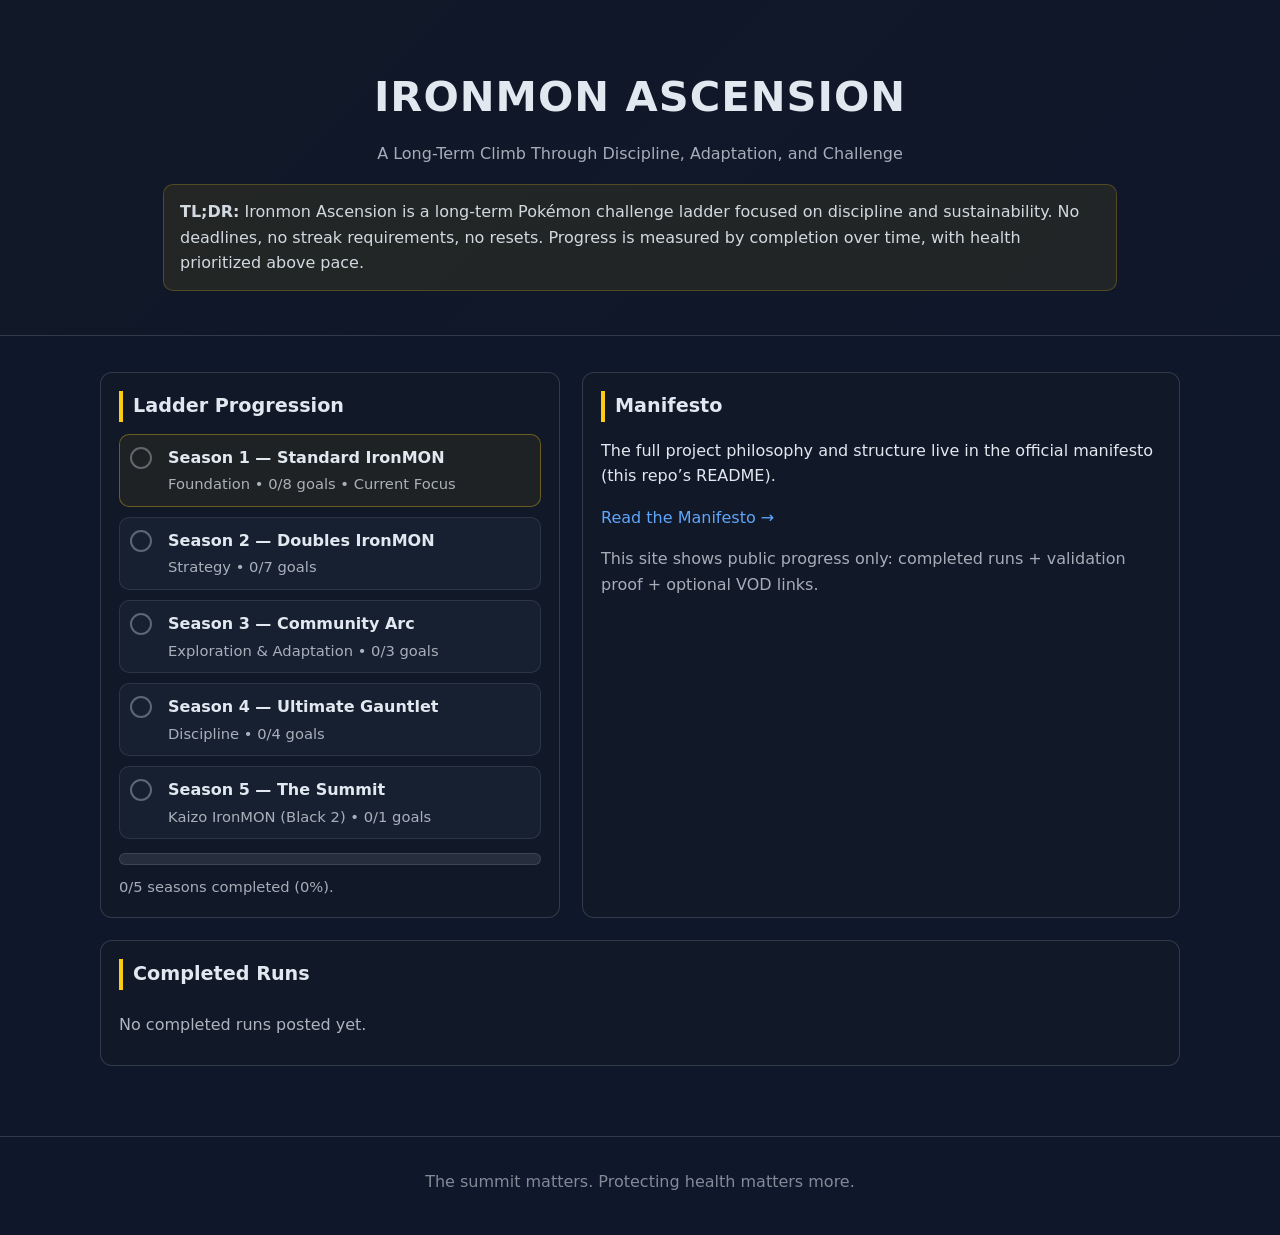
==== docs/index.html @ 04cb6b81 "Update and rename index.html to docs/index.html" ====
<!DOCTYPE html>
<html lang="en">
<head>
<meta charset="UTF-8" />
<title>Ironmon Ascension</title>
<meta name="viewport" content="width=device-width, initial-scale=1.0" />

<style>
  :root{
    --bg: #0f172a;
    --panel: #111827;
    --panel2: #1e293b;
    --text: #e2e8f0;
    --muted: rgba(226,232,240,.72);
    --accent: #facc15;
    --link: #60a5fa;
    --ok: #34d399;
    --line: rgba(226,232,240,.16);
  }
  body{
    margin:0;
    font-family: "Segoe UI", system-ui, -apple-system, Arial, sans-serif;
    background: var(--bg);
    color: var(--text);
    line-height: 1.6;
  }
  header{
    padding: 64px 18px 44px;
    background: linear-gradient(135deg, #111827, #0f172a);
    border-bottom: 1px solid var(--line);
  }
  .wrap{ max-width: 1080px; margin: 0 auto; }
  h1{ margin:0; font-size: 2.6rem; letter-spacing: 1px; text-align:center; }
  .subtitle{ text-align:center; margin-top: 10px; color: var(--muted); }
  .tldr{
    margin: 18px auto 0;
    max-width: 920px;
    background: rgba(250,204,21,.08);
    border: 1px solid rgba(250,204,21,.22);
    border-radius: 10px;
    padding: 14px 16px;
    color: rgba(226,232,240,.92);
  }
  main{ padding: 36px 18px 70px; }
  .grid{
    display:grid;
    grid-template-columns: 1fr;
    gap: 22px;
  }
  @media(min-width: 980px){
    .grid{ grid-template-columns: 460px 1fr; }
  }
  .card{
    background: var(--panel);
    border: 1px solid var(--line);
    border-radius: 12px;
    padding: 18px;
  }
  .card h2{
    margin:0 0 12px 0;
    font-size: 1.2rem;
    border-left: 4px solid var(--accent);
    padding-left: 10px;
  }
  a{ color: var(--link); text-decoration:none; }
  a:hover{ text-decoration: underline; }

  /* Ladder */
  .ladder{
    display:flex;
    flex-direction: column;
    gap: 10px;
    margin-top: 10px;
  }
  .step{
    display:grid;
    grid-template-columns: 26px 1fr;
    gap: 12px;
    align-items: start;
    padding: 10px 10px;
    border-radius: 10px;
    background: rgba(30,41,59,.55);
    border: 1px solid rgba(226,232,240,.10);
  }
  .dot{
    width: 18px; height: 18px; border-radius: 99px;
    margin-top: 2px;
    border: 2px solid rgba(226,232,240,.35);
    background: transparent;
  }
  .step.completed .dot{
    border-color: rgba(52,211,153,.9);
    background: rgba(52,211,153,.22);
  }
  .step.active{
    border-color: rgba(250,204,21,.35);
    background: rgba(250,204,21,.06);
  }
  .step .title{
    font-weight: 800;
  }
  .step .meta{
    color: var(--muted);
    font-size: .92rem;
    margin-top: 2px;
  }
  .progress{
    margin-top: 14px;
    height: 10px;
    background: rgba(226,232,240,.10);
    border-radius: 99px;
    overflow:hidden;
    border: 1px solid rgba(226,232,240,.12);
  }
  .bar{
    height: 100%;
    width: 0%;
    background: rgba(250,204,21,.85);
  }
  .progtext{
    margin-top: 10px;
    color: var(--muted);
    font-size: .92rem;
  }

  /* Runs */
  .runs{
    display:grid;
    grid-template-columns: repeat(auto-fill, minmax(300px, 1fr));
    gap: 16px;
    margin-top: 12px;
  }
  .run{
    background: var(--panel2);
    border: 1px solid rgba(226,232,240,.12);
    border-radius: 12px;
    padding: 14px;
  }
  .run img{
    width:100%;
    border-radius: 10px;
    border: 1px solid rgba(226,232,240,.10);
    margin-bottom: 10px;
    display:block;
  }
  .run .title{ font-weight: 900; }
  .run .small{ color: var(--muted); font-size:.92rem; margin-top: 4px; }
  .pillrow{ margin-top: 10px; display:flex; flex-wrap:wrap; gap:8px; }
  .pill{
    display:inline-block;
    font-size: .85rem;
    padding: 4px 10px;
    border-radius: 999px;
    border: 1px solid rgba(226,232,240,.14);
    background: rgba(226,232,240,.06);
    color: rgba(226,232,240,.85);
  }

  footer{
    text-align:center;
    color: rgba(226,232,240,.55);
    padding: 32px 18px 40px;
    border-top: 1px solid var(--line);
  }
  .err{
    color: rgba(226,232,240,.75);
    padding: 10px 0;
  }
</style>
</head>

<body>
<header>
  <div class="wrap">
    <h1>IRONMON ASCENSION</h1>
    <div class="subtitle">A Long-Term Climb Through Discipline, Adaptation, and Challenge</div>

    <div class="tldr">
      <strong>TL;DR:</strong>
      Ironmon Ascension is a long-term Pokémon challenge ladder focused on discipline and sustainability.
      No deadlines, no streak requirements, no resets. Progress is measured by completion over time, with health prioritized above pace.
    </div>
  </div>
</header>

<main>
  <div class="wrap grid">

    <section class="card">
      <h2>Ladder Progression</h2>
      <div class="ladder" id="ladder"></div>

      <div class="progress" aria-label="Overall progress">
        <div class="bar" id="bar"></div>
      </div>
      <div class="progtext" id="progtext">Loading ladder…</div>
    </section>

    <section class="card">
      <h2>Manifesto</h2>
      <p>
        The full project philosophy and structure live in the official manifesto (this repo’s README).
      </p>
      <p>
        <a id="manifestoLink" href="#" target="_blank" rel="noopener">Read the Manifesto →</a>
      </p>
      <p style="color: var(--muted); margin-top: 14px;">
        This site shows public progress only: completed runs + validation proof + optional VOD links.
      </p>
    </section>

  </div>

  <div class="wrap" style="margin-top:22px;">
    <section class="card">
      <h2>Completed Runs</h2>
      <div class="runs" id="runs"></div>
      <div class="err" id="runsEmpty" style="display:none;">No completed runs posted yet.</div>
    </section>
  </div>
</main>

<footer>
  The summit matters. Protecting health matters more.
</footer>

<script>
  // === LOCKED LADDER ===
  // Progress is computed ONLY from goal_id values in runs.json.
  // This prevents typos/drift from breaking season counts.
  const SEASONS = [
    {
      season: 1,
      title: "Season 1 — Standard IronMON",
      meta: "Foundation",
      goals: [
        { id: "S1_FR_NATDEX", label: "FireRed (Nat Dex Gen 8 Variant)" },
        { id: "S1_SS",        label: "SoulSilver" },
        { id: "S1_EM_NATDEX", label: "Emerald (Nat Dex Gen 8 Variant)" },
        { id: "S1_PLAT",      label: "Platinum" },
        { id: "S1_B2",        label: "Black 2" },
        { id: "S1_X",         label: "X" },
        { id: "S1_AS",        label: "Alpha Sapphire" },
        { id: "S1_US",        label: "Ultra Sun" }
      ]
    },
    {
      season: 2,
      title: "Season 2 — Doubles IronMON",
      meta: "Strategy",
      goals: [
        { id: "S2_FR_NATDEX", label: "FireRed (Nat Dex)" },
        { id: "S2_SS",        label: "SoulSilver" },
        { id: "S2_AS",        label: "Alpha Sapphire" },
        { id: "S2_PLAT",      label: "Platinum" },
        { id: "S2_B2",        label: "Black 2" },
        { id: "S2_X",         label: "X" },
        { id: "S2_UM",        label: "Ultra Moon" }
      ]
    },
    {
      season: 3,
      title: "Season 3 — Community Arc",
      meta: "Exploration & Adaptation",
      goals: [
        { id: "S3_SUBPAR_FR", label: "Subpar IronMON — FireRed (Champion)" },
        { id: "S3_TB_HG",     label: "Triple Bond — HeartGold (Defeat Lance)" },
        { id: "S3_ROWE",      label: "Pokémon ROWE (Champion)" }
      ]
    },
    {
      season: 4,
      title: "Season 4 — Ultimate Gauntlet",
      meta: "Discipline",
      goals: [
        { id: "S4_FR_VAN",    label: "FireRed (Vanilla)" },
        { id: "S4_SS",        label: "SoulSilver" },
        { id: "S4_AS",        label: "Alpha Sapphire" },
        { id: "S4_X",         label: "X" }
      ]
    },
    {
      season: 5,
      title: "Season 5 — The Summit",
      meta: "Kaizo IronMON (Black 2)",
      goals: [
        { id: "S5_B2_KAIZO",  label: "Black 2 (Kaizo IronMON)" }
      ]
    }
  ];

  function doneGoalSet(runs, season){
    const set = new Set();
    for (const r of runs){
      if (Number(r.season) !== Number(season)) continue;
      if (r.goal_id) set.add(String(r.goal_id).trim());
    }
    return set;
  }

  function seasonProgress(runs, seasonDef){
    const done = doneGoalSet(runs, seasonDef.season);
    const total = seasonDef.goals.length;
    let completed = 0;
    for (const g of seasonDef.goals){
      if (done.has(g.id)) completed++;
    }
    return { completed, total };
  }

  function firstIncompleteSeasonIndex(runs){
    for (let i=0;i<SEASONS.length;i++){
      const p = seasonProgress(runs, SEASONS[i]);
      if (p.completed < p.total) return i;
    }
    return SEASONS.length - 1;
  }

  function renderLadder(runs){
    const el = document.getElementById("ladder");
    el.innerHTML = "";

    const activeIdx = firstIncompleteSeasonIndex(runs);
    let seasonsDone = 0;

    SEASONS.forEach((s, idx) => {
      const p = seasonProgress(runs, s);
      const completedSeason = p.completed >= p.total;
      if (completedSeason) seasonsDone++;

      const step = document.createElement("div");
      step.className = "step" + (completedSeason ? " completed" : "") + (idx === activeIdx ? " active" : "");
      step.innerHTML = `
        <div class="dot" aria-hidden="true"></div>
        <div>
          <div class="title">${s.title}</div>
          <div class="meta">${s.meta} • ${p.completed}/${p.total} goals ${completedSeason ? "• Completed" : (idx===activeIdx ? "• Current Focus" : "")}</div>
        </div>
      `;
      el.appendChild(step);
    });

    const pct = Math.round((seasonsDone / SEASONS.length) * 100);
    document.getElementById("bar").style.width = pct + "%";
    document.getElementById("progtext").textContent = `${seasonsDone}/${SEASONS.length} seasons completed (${pct}%).`;
  }

  function renderRuns(runs){
    const container = document.getElementById("runs");
    const empty = document.getElementById("runsEmpty");
    container.innerHTML = "";

    if (!runs.length){
      empty.style.display = "block";
      return;
    }
    empty.style.display = "none";

    // newest first (YYYY-MM-DD sorts correctly if consistent)
    const sorted = [...runs].sort((a,b) => String(b.completed_at||"").localeCompare(String(a.completed_at||"")));

    for (const r of sorted){
      const card = document.createElement("div");
      card.className = "run";

      const imgFinal = `runs/${r.id}/proof_final.png`;
      const imgHof = `runs/${r.id}/proof_hof.png`;

      const vodLink = r.vod
        ? `<a href="${r.vod}" target="_blank" rel="noopener">Watch VOD</a>`
        : "";

      const hofLink = r.has_hof
        ? `<a href="${imgHof}" target="_blank" rel="noopener">View HOF Proof</a>`
        : "";

      const links = [vodLink, hofLink].filter(Boolean).join(" • ");

      card.innerHTML = `
        <img src="${imgFinal}" alt="Completion Proof">
        <div class="title">${r.title || (`Season ${r.season} — ${r.display || "Completed Run"}`)}</div>
        <div class="small">${r.completed_at ? `Completed: ${r.completed_at}` : ""}</div>
        <div class="small">${r.final_pokemon ? `Final Pokémon: ${r.final_pokemon}` : ""}</div>
        <div class="pillrow">
          ${r.goal_id ? `<span class="pill">${r.goal_id}</span>` : ""}
          ${r.variant ? `<span class="pill">${r.variant}</span>` : ""}
        </div>
        ${links ? `<div class="small" style="margin-top:10px;">${links}</div>` : ""}
      `;

      container.appendChild(card);
    }
  }

  async function loadRuns(){
    try{
      const res = await fetch("runs.json", { cache: "no-store" });
      if (!res.ok) return [];
      const data = await res.json();
      return Array.isArray(data) ? data : [];
    }catch{
      return [];
    }
  }

  (async () => {
    // Link to the repo README as your manifesto
    // This builds a URL like: https://github.com/<owner>/<repo>
    const parts = location.pathname.split("/").filter(Boolean);
    const repo = parts.length ? parts[0] : "";
    // If this is served from <user>.github.io/<repo>/, repo will be that folder.
    // If you use a custom domain, set REPO_URL manually below.
    const REPO_URL = ""; // OPTIONAL: set to "https://github.com/YOURUSER/YOURREPO" for custom domains
    const guessed = (location.hostname.endsWith("github.io") && repo) ? `https://github.com/${location.hostname.split(".")[0]}/${repo}` : "";
    document.getElementById("manifestoLink").href = REPO_URL || guessed || "#";

    const runs = await loadRuns();
    renderLadder(runs);
    renderRuns(runs);
  })();
</script>

</body>
</html>
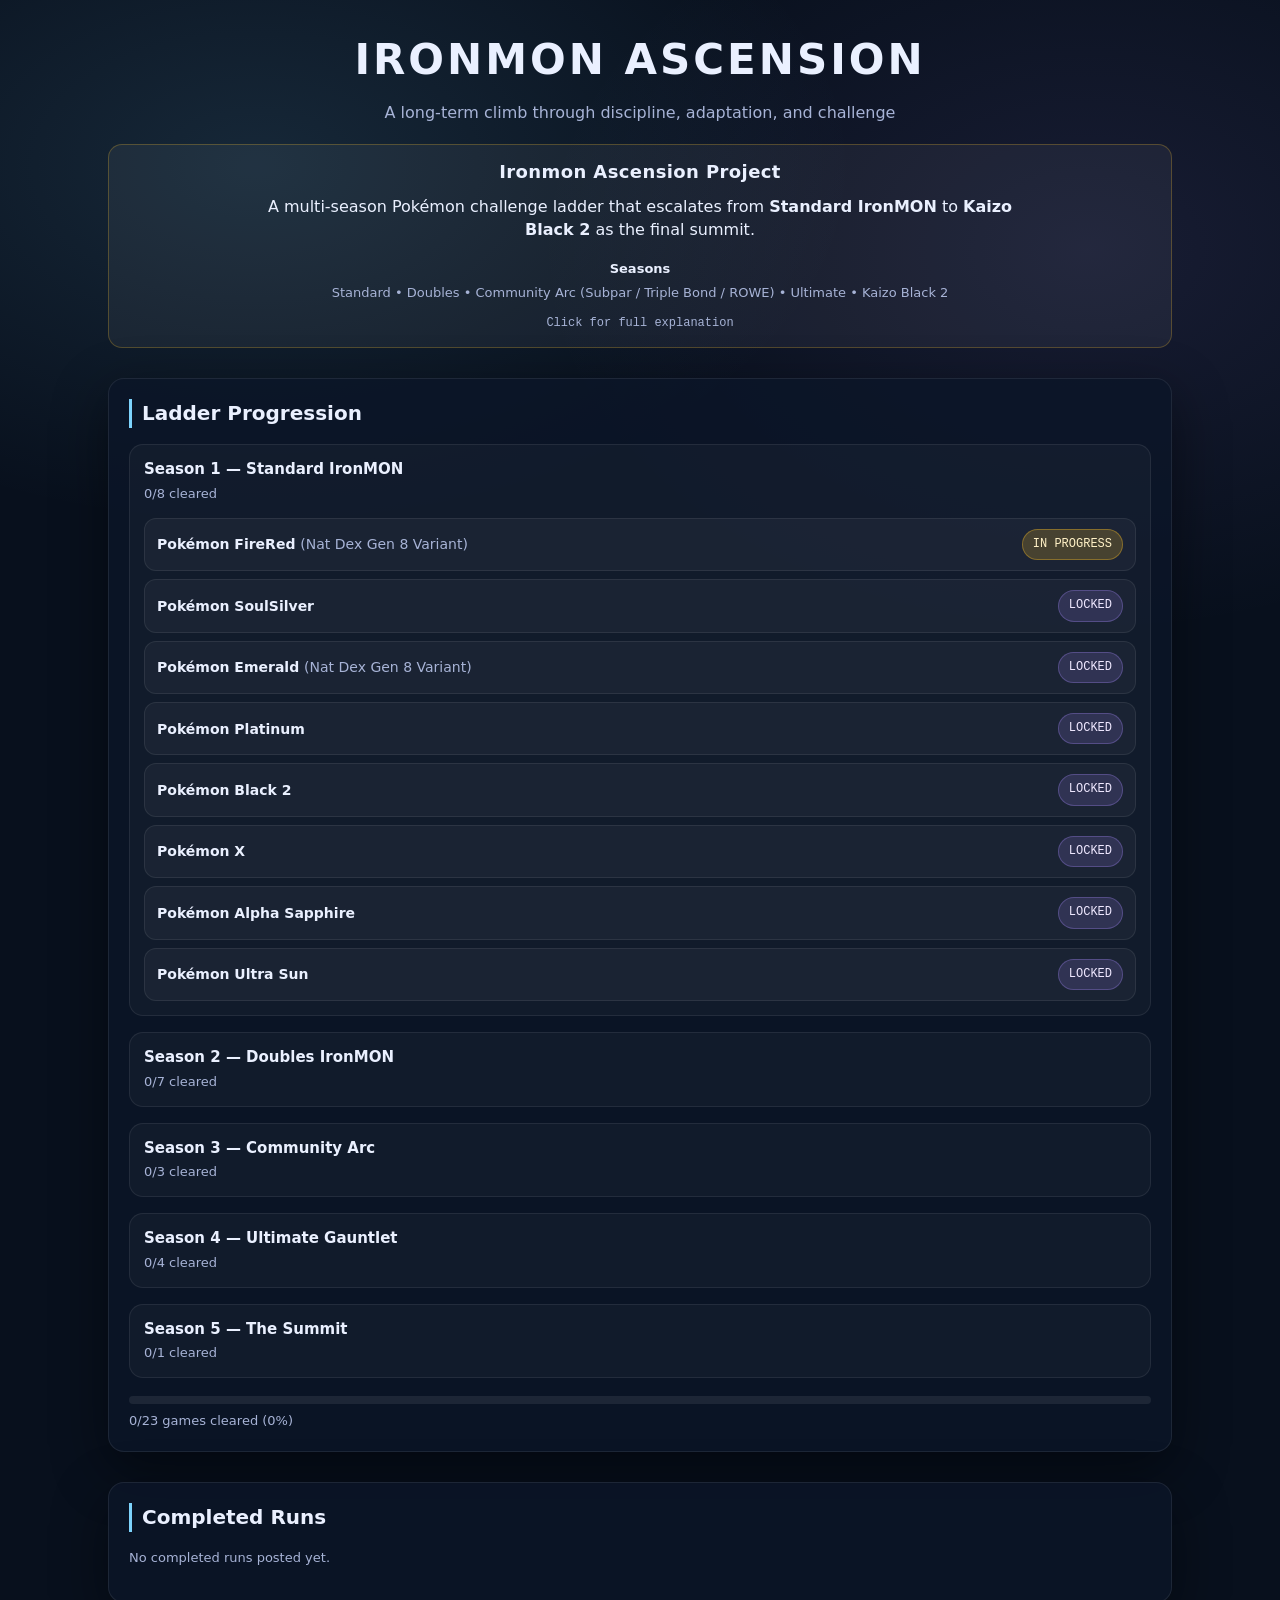
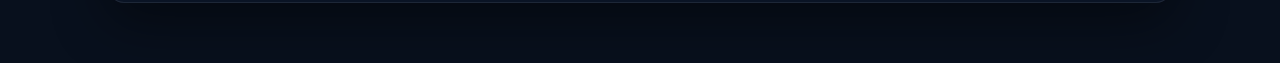
==== commit e25d4f61: "Update index.html" ====
--- a/docs/index.html
+++ b/docs/index.html
@@ -1,423 +1,756 @@
-<!DOCTYPE html>
+<!doctype html>
 <html lang="en">
 <head>
-<meta charset="UTF-8" />
+<meta charset="utf-8" />
+<meta name="viewport" content="width=device-width,initial-scale=1" />
+<meta name="description" content="Ironmon Ascension — a long-term Pokémon challenge ladder built for sustainability: no streaks, no deadlines, no penalties." />
+
+<meta property="og:title" content="Ironmon Ascension" />
+<meta property="og:description" content="No streaks. No deadlines. No penalties. Progress persists." />
+<meta property="og:type" content="website" />
+
 <title>Ironmon Ascension</title>
-<meta name="viewport" content="width=device-width, initial-scale=1.0" />
 
 <style>
-  :root{
-    --bg: #0f172a;
-    --panel: #111827;
-    --panel2: #1e293b;
-    --text: #e2e8f0;
-    --muted: rgba(226,232,240,.72);
-    --accent: #facc15;
-    --link: #60a5fa;
-    --ok: #34d399;
-    --line: rgba(226,232,240,.16);
-  }
-  body{
-    margin:0;
-    font-family: "Segoe UI", system-ui, -apple-system, Arial, sans-serif;
-    background: var(--bg);
-    color: var(--text);
-    line-height: 1.6;
-  }
-  header{
-    padding: 64px 18px 44px;
-    background: linear-gradient(135deg, #111827, #0f172a);
-    border-bottom: 1px solid var(--line);
-  }
-  .wrap{ max-width: 1080px; margin: 0 auto; }
-  h1{ margin:0; font-size: 2.6rem; letter-spacing: 1px; text-align:center; }
-  .subtitle{ text-align:center; margin-top: 10px; color: var(--muted); }
-  .tldr{
-    margin: 18px auto 0;
-    max-width: 920px;
-    background: rgba(250,204,21,.08);
-    border: 1px solid rgba(250,204,21,.22);
-    border-radius: 10px;
-    padding: 14px 16px;
-    color: rgba(226,232,240,.92);
-  }
-  main{ padding: 36px 18px 70px; }
-  .grid{
-    display:grid;
-    grid-template-columns: 1fr;
-    gap: 22px;
-  }
-  @media(min-width: 980px){
-    .grid{ grid-template-columns: 460px 1fr; }
-  }
-  .card{
-    background: var(--panel);
-    border: 1px solid var(--line);
-    border-radius: 12px;
-    padding: 18px;
-  }
-  .card h2{
-    margin:0 0 12px 0;
-    font-size: 1.2rem;
-    border-left: 4px solid var(--accent);
-    padding-left: 10px;
-  }
-  a{ color: var(--link); text-decoration:none; }
-  a:hover{ text-decoration: underline; }
-
-  /* Ladder */
-  .ladder{
-    display:flex;
-    flex-direction: column;
-    gap: 10px;
-    margin-top: 10px;
-  }
-  .step{
-    display:grid;
-    grid-template-columns: 26px 1fr;
-    gap: 12px;
-    align-items: start;
-    padding: 10px 10px;
-    border-radius: 10px;
-    background: rgba(30,41,59,.55);
-    border: 1px solid rgba(226,232,240,.10);
-  }
-  .dot{
-    width: 18px; height: 18px; border-radius: 99px;
-    margin-top: 2px;
-    border: 2px solid rgba(226,232,240,.35);
-    background: transparent;
-  }
-  .step.completed .dot{
-    border-color: rgba(52,211,153,.9);
-    background: rgba(52,211,153,.22);
-  }
-  .step.active{
-    border-color: rgba(250,204,21,.35);
-    background: rgba(250,204,21,.06);
-  }
-  .step .title{
-    font-weight: 800;
-  }
-  .step .meta{
-    color: var(--muted);
-    font-size: .92rem;
-    margin-top: 2px;
-  }
-  .progress{
-    margin-top: 14px;
-    height: 10px;
-    background: rgba(226,232,240,.10);
-    border-radius: 99px;
-    overflow:hidden;
-    border: 1px solid rgba(226,232,240,.12);
-  }
-  .bar{
-    height: 100%;
-    width: 0%;
-    background: rgba(250,204,21,.85);
-  }
-  .progtext{
-    margin-top: 10px;
-    color: var(--muted);
-    font-size: .92rem;
-  }
-
-  /* Runs */
-  .runs{
-    display:grid;
-    grid-template-columns: repeat(auto-fill, minmax(300px, 1fr));
-    gap: 16px;
-    margin-top: 12px;
-  }
-  .run{
-    background: var(--panel2);
-    border: 1px solid rgba(226,232,240,.12);
-    border-radius: 12px;
-    padding: 14px;
-  }
-  .run img{
-    width:100%;
-    border-radius: 10px;
-    border: 1px solid rgba(226,232,240,.10);
-    margin-bottom: 10px;
-    display:block;
-  }
-  .run .title{ font-weight: 900; }
-  .run .small{ color: var(--muted); font-size:.92rem; margin-top: 4px; }
-  .pillrow{ margin-top: 10px; display:flex; flex-wrap:wrap; gap:8px; }
-  .pill{
-    display:inline-block;
-    font-size: .85rem;
-    padding: 4px 10px;
-    border-radius: 999px;
-    border: 1px solid rgba(226,232,240,.14);
-    background: rgba(226,232,240,.06);
-    color: rgba(226,232,240,.85);
-  }
-
-  footer{
-    text-align:center;
-    color: rgba(226,232,240,.55);
-    padding: 32px 18px 40px;
-    border-top: 1px solid var(--line);
-  }
-  .err{
-    color: rgba(226,232,240,.75);
-    padding: 10px 0;
-  }
+:root{
+  --bg:#08101d;
+  --text:#eaf0ff;
+  --muted:#a7b3d6;
+
+  --accent:#7dd3fc;
+  --accent2:#a78bfa;
+
+  --good:#34d399;
+  --warn:#fbbf24;
+  --locked:#a78bfa;
+
+  --shadow:0 18px 55px rgba(0,0,0,.45);
+  --radius:16px;
+  --max:1100px;
+
+  --mono:ui-monospace, SFMono-Regular, Menlo, Monaco, Consolas, "Courier New", monospace;
+  --sans:ui-sans-serif, system-ui, -apple-system, Segoe UI, Roboto, Helvetica, Arial;
+}
+
+*{box-sizing:border-box;}
+
+body{
+  margin:0;
+  font-family:var(--sans);
+  color:var(--text);
+  background:
+    radial-gradient(1000px 600px at 20% 10%, rgba(125,211,252,.12), transparent 60%),
+    radial-gradient(1000px 700px at 85% 15%, rgba(167,139,250,.10), transparent 55%),
+    var(--bg);
+  line-height:1.45;
+}
+
+.wrap{
+  max-width:var(--max);
+  margin:0 auto;
+  padding:30px 18px 60px;
+}
+
+.top{text-align:center;margin-bottom:30px;}
+
+.title{
+  margin:0;
+  font-size:42px;
+  letter-spacing:3px;
+  font-weight:900;
+  text-transform:uppercase;
+}
+
+.subtitle{
+  margin-top:10px;
+  color:var(--muted);
+}
+
+.banner{
+  margin-top:20px;
+  padding:14px 18px;
+  border-radius:14px;
+  border:1px solid rgba(251,191,36,.25);
+  background:rgba(255,255,255,.05);
+  cursor:pointer;
+}
+
+.pills{
+  display:flex;
+  gap:8px;
+  flex-wrap:wrap;
+  margin-top:10px;
+}
+
+.pill{
+  font-family:var(--mono);
+  font-size:12px;
+  padding:6px 10px;
+  border-radius:999px;
+  border:1px solid rgba(255,255,255,.15);
+  color:var(--muted);
+}
+
+.pill.good{border-color:var(--good);color:#d7ffef;}
+.pill.warn{border-color:var(--warn);color:#fff1c6;}
+.pill.cyan{border-color:var(--accent);color:#e2f7ff;}
+
+.card{
+  background:rgba(12,22,40,.8);
+  border-radius:var(--radius);
+  padding:20px;
+  box-shadow:var(--shadow);
+  border:1px solid rgba(255,255,255,.08);
+}
+
+.card h2{
+  margin-top:0;
+  font-size:20px;
+  border-left:3px solid var(--accent);
+  padding-left:10px;
+}
+
+.season{
+  margin-top:16px;
+  border:1px solid rgba(255,255,255,.08);
+  border-radius:14px;
+  padding:14px;
+  background:rgba(255,255,255,.03);
+  cursor:pointer;
+}
+
+.seasonTitle{
+  font-weight:800;
+  font-size:15px;
+  margin:0;
+}
+
+.seasonMeta{
+  font-size:13px;
+  color:var(--muted);
+  margin-top:4px;
+}
+
+.seasonDetails{
+  display:none;
+  margin-top:14px;
+}
+
+.gameList{
+  display:flex;
+  flex-direction:column;
+  gap:8px;
+}
+
+.gameRow{
+  display:flex;
+  justify-content:space-between;
+  align-items:center;
+  padding:10px 12px;
+  border-radius:12px;
+  background:rgba(255,255,255,.04);
+  border:1px solid rgba(255,255,255,.08);
+}
+
+.gameName{
+  font-weight:600;
+  font-size:14px;
+}
+
+.gameNote{
+  color:var(--muted);
+  font-weight:500;
+}
+
+.status{
+  font-family:var(--mono);
+  font-size:12px;
+  padding:6px 10px;
+  border-radius:999px;
+  border:1px solid rgba(255,255,255,.12);
+}
+
+.status.progress{
+  background:rgba(251,191,36,.20);
+  border-color:rgba(251,191,36,.35);
+  color:#fff1c6;
+}
+
+.status.completed{
+  background:rgba(52,211,153,.20);
+  border-color:rgba(52,211,153,.35);
+  color:#d7ffef;
+}
+
+.status.locked{
+  background:rgba(167,139,250,.16);
+  border-color:rgba(167,139,250,.30);
+  color:#efe8ff;
+}
+
+.progressBar{
+  margin-top:18px;
+  height:8px;
+  background:rgba(255,255,255,.08);
+  border-radius:999px;
+  overflow:hidden;
+}
+
+.progressFill{
+  height:100%;
+  width:0%;
+  background:linear-gradient(90deg,var(--accent),var(--accent2));
+  border-radius:999px;
+}
+
+.footerNote{
+  margin-top:8px;
+  font-size:13px;
+  color:var(--muted);
+}
+
+.completedRuns{
+  margin-top:30px;
+}
+
+.runList{
+  margin-top:14px;
+  display:flex;
+  flex-direction:column;
+  gap:10px;
+}
+
+.runRow{
+  display:flex;
+  align-items:flex-start;
+  justify-content:space-between;
+  gap:12px;
+  padding:12px;
+  border-radius:14px;
+  border:1px solid rgba(255,255,255,.08);
+  background:rgba(255,255,255,.03);
+}
+
+.runLeft{min-width:0;}
+.runTitle{
+  font-weight:800;
+  font-size:14px;
+  margin:0;
+}
+.runMeta{
+  margin-top:6px;
+  color:var(--muted);
+  font-size:13px;
+}
+
+.runLinks{
+  display:flex;
+  gap:8px;
+  flex-wrap:wrap;
+  justify-content:flex-end;
+}
+
+.runLinks a{
+  font-family:var(--mono);
+  font-size:12px;
+  padding:6px 10px;
+  border-radius:999px;
+  border:1px solid rgba(255,255,255,.12);
+  background:rgba(255,255,255,.04);
+  color:var(--text);
+  text-decoration:none;
+  white-space:nowrap;
+}
+.runLinks a:hover{
+  border-color:rgba(125,211,252,.35);
+}
+.smallMuted{color:var(--muted); font-size:13px;}
+
+/* --- TLDR Modal --- */
+.modalOverlay{
+  position:fixed;
+  inset:0;
+  display:none;
+  align-items:center;
+  justify-content:center;
+  padding:24px;
+  z-index:9999;
+  background:rgba(0,0,0,.62);
+  backdrop-filter: blur(6px);
+  -webkit-backdrop-filter: blur(6px);
+}
+.modalOverlay.open{ display:flex; }
+.modalCard{
+  width:min(920px, 100%);
+  border-radius:18px;
+  border:1px solid rgba(255,255,255,.14);
+  background:rgba(12,22,40,.96);
+  box-shadow: 0 30px 90px rgba(0,0,0,.65);
+  overflow:hidden;
+}
+.modalHeader{
+  display:flex;
+  align-items:flex-start;
+  justify-content:space-between;
+  gap:12px;
+  padding:16px 16px 10px;
+  border-bottom:1px solid rgba(255,255,255,.08);
+}
+.modalTitle{
+  margin:0;
+  font-weight:900;
+  font-size:16px;
+  letter-spacing:.2px;
+}
+.modalClose{
+  border:1px solid rgba(255,255,255,.14);
+  background:rgba(255,255,255,.04);
+  color:var(--text);
+  border-radius:12px;
+  padding:8px 10px;
+  font-family:var(--mono);
+  font-size:12px;
+  cursor:pointer;
+}
+.modalClose:hover{
+  border-color:rgba(125,211,252,.35);
+}
+.modalBody{
+  padding:14px 16px 18px;
+  color:var(--text);
+  max-height: calc(100vh - 120px);
+  overflow:auto;
+}
+.modalLead{
+  margin:0;
+  color:var(--muted);
+  font-size:13px;
+  line-height:1.55;
+}
+.modalGrid{
+  margin-top:14px;
+  display:grid;
+  grid-template-columns: 1fr 1fr;
+  gap:12px;
+}
+@media (max-width: 820px){
+  .modalGrid{ grid-template-columns:1fr; }
+}
+.modalH{
+  margin:0 0 6px 0;
+  font-weight:900;
+  font-size:13px;
+  letter-spacing:.2px;
+}
+.modalP{
+  margin:0;
+  color:var(--muted);
+  font-size:13px;
+  line-height:1.55;
+}
+.modalList{
+  margin:8px 0 0;
+  padding-left:18px;
+  color:var(--muted);
+  font-size:13px;
+}
+.modalList li{ margin:6px 0; }
+.modalQuote{
+  margin-top:14px;
+  padding:12px 12px;
+  border-radius:14px;
+  border:1px solid rgba(255,255,255,.10);
+  background:rgba(255,255,255,.03);
+  text-align:center;
+  font-weight:900;
+}
+body.modalOpen{ overflow:hidden; }
 </style>
 </head>
 
 <body>
-<header>
-  <div class="wrap">
-    <h1>IRONMON ASCENSION</h1>
-    <div class="subtitle">A Long-Term Climb Through Discipline, Adaptation, and Challenge</div>
-
-    <div class="tldr">
-      <strong>TL;DR:</strong>
-      Ironmon Ascension is a long-term Pokémon challenge ladder focused on discipline and sustainability.
-      No deadlines, no streak requirements, no resets. Progress is measured by completion over time, with health prioritized above pace.
+<div class="wrap">
+
+  <div class="top">
+    <h1 class="title">IRONMON ASCENSION</h1>
+    <div class="subtitle">A long-term climb through discipline, adaptation, and challenge</div>
+
+    <!-- TL;DR Banner (click to open modal) -->
+    <div class="banner" id="tldrBanner" role="button" tabindex="0" aria-haspopup="dialog" aria-controls="tldrModal" aria-expanded="false" style="text-align:center;">
+
+      <div style="font-weight:900; font-size:18px; letter-spacing:.4px;">
+        Ironmon Ascension Project
+      </div>
+
+      <div style="margin-top:10px; max-width:760px; margin-left:auto; margin-right:auto;">
+        A multi-season Pokémon challenge ladder that escalates from
+        <b>Standard IronMON</b> to <b>Kaizo Black 2</b> as the final summit.
+      </div>
+
+      <div style="margin-top:18px; font-size:13px; color:var(--muted);">
+        <div style="font-weight:800; color:var(--text); margin-bottom:6px;">Seasons</div>
+        Standard • Doubles • Community Arc (Subpar / Triple Bond / ROWE) • Ultimate • Kaizo Black 2
+      </div>
+
+      <div style="margin-top:12px; text-align:center; color:var(--muted); font-size:12px; font-family:var(--mono);">
+        Click for full explanation
+      </div>
+
     </div>
   </div>
-</header>
-
-<main>
-  <div class="wrap grid">
-
-    <section class="card">
-      <h2>Ladder Progression</h2>
-      <div class="ladder" id="ladder"></div>
-
-      <div class="progress" aria-label="Overall progress">
-        <div class="bar" id="bar"></div>
-      </div>
-      <div class="progtext" id="progtext">Loading ladder…</div>
-    </section>
-
-    <section class="card">
-      <h2>Manifesto</h2>
-      <p>
-        The full project philosophy and structure live in the official manifesto (this repo’s README).
+
+  <div class="card">
+    <h2>Ladder Progression</h2>
+
+    <!-- rendered from progress.json -->
+    <div id="seasonsMount"></div>
+
+    <div class="progressBar" aria-label="Overall games cleared progress">
+      <div class="progressFill" id="seasonProgress"></div>
+    </div>
+    <div class="footerNote" id="seasonFooterText">—</div>
+  </div>
+
+  <div class="card completedRuns">
+    <h2>Completed Runs</h2>
+    <div class="smallMuted" id="runsEmpty">No completed runs posted yet.</div>
+    <div class="runList" id="runsMount"></div>
+  </div>
+
+</div>
+
+<!-- Full Explanation Modal -->
+<div class="modalOverlay" id="tldrModal" role="dialog" aria-modal="true" aria-labelledby="tldrTitle">
+  <div class="modalCard" role="document">
+    <div class="modalHeader">
+      <p class="modalTitle" id="tldrTitle">Ironmon Ascension — Full Explanation</p>
+      <button class="modalClose" type="button" id="tldrClose">Close ✕</button>
+    </div>
+
+    <div class="modalBody">
+      <p class="modalLead">
+        <b>A Long-Term Climb Through Discipline, Adaptation, and Challenge</b><br/>
+        The Ironmon Ascension Project is a structured, long-form Pokémon challenge ladder designed to gradually increase difficulty across multiple formats, engines, and community rule sets.
       </p>
-      <p>
-        <a id="manifestoLink" href="#" target="_blank" rel="noopener">Read the Manifesto →</a>
-      </p>
-      <p style="color: var(--muted); margin-top: 14px;">
-        This site shows public progress only: completed runs + validation proof + optional VOD links.
-      </p>
-    </section>
-
+
+      <div class="modalGrid">
+
+        <div>
+          <p class="modalH">Why this exists</p>
+          <p class="modalP">
+            For years, I played Pokémon by overleveling and finishing quickly. I never committed to structured restriction formats like IronMON.
+            <br/><br/>
+            This project changes that.
+            <br/><br/>
+            Instead of rushing through games, I’m climbing a deliberate ladder — one season at a time — building skill, discipline, and endurance toward a defined summit.
+          </p>
+        </div>
+
+        <div>
+          <p class="modalH">🧠 Philosophy, Sustainability &amp; Health</p>
+          <p class="modalP">
+            This project is designed to improve my health — not tear it down further.
+            <br/><br/>
+            Due to ongoing spinal issues and neurological complications, compounded by diabetes and chronic pain / flare-ups, a fixed daily schedule is not feasible. Because of that, this project intentionally has:
+          </p>
+          <ul class="modalList">
+            <li>No streak requirements</li>
+            <li>No daily upload expectations</li>
+            <li>No artificial deadlines</li>
+            <li>Progress is measured by completion — not by daily output</li>
+          </ul>
+        </div>
+
+        <div>
+          <p class="modalH">📅 How This Project Operates</p>
+          <p class="modalP">There will be different types of days:</p>
+          <ul class="modalList">
+            <li>Full interactive streams</li>
+            <li>Quiet streams with minimal interaction</li>
+            <li>Offline grinding sessions</li>
+            <li>Low-energy or bed sessions</li>
+            <li>Full pause periods</li>
+          </ul>
+          <p class="modalP" style="margin-top:10px;">
+            Pauses may occur due to medical appointments, illness, flare-ups, or necessary recovery time.
+          </p>
+        </div>
+
+        <div>
+          <p class="modalH">Progress does not reset</p>
+          <p class="modalP">
+            Progress does not reset. There are no penalties for stepping away.
+            When able to continue, the climb resumes exactly where it left off.
+          </p>
+        </div>
+
+        <div>
+          <p class="modalH">⚖ Core Principle</p>
+          <p class="modalP">
+            It is perfectly acceptable not to push forward every single day if it is not physically or emotionally possible.
+            <br/><br/>
+            Consistency over time matters more than forced daily output.
+          </p>
+        </div>
+
+        <div>
+          <p class="modalH">What this structure is meant to build</p>
+          <ul class="modalList">
+            <li>Build discipline</li>
+            <li>Replace brute-force habits with structured play</li>
+            <li>Provide a focused outlet during stress</li>
+            <li>Strengthen resilience over time</li>
+          </ul>
+          <p class="modalP" style="margin-top:10px;">
+            The summit matters. But protecting health matters more.
+          </p>
+        </div>
+
+        <div>
+          <p class="modalH">🧭 The Structure</p>
+          <p class="modalP">
+            Each season must be completed before advancing.
+            Difficulty escalates in stages:
+          </p>
+          <ul class="modalList">
+            <li>Foundation → Strategy → Community Exploration → Discipline → Summit</li>
+          </ul>
+          <p class="modalP" style="margin-top:10px;">
+            The climb ends when <b>Kaizo Black 2</b> falls.
+          </p>
+        </div>
+
+        <div>
+          <p class="modalH">The pacing rule</p>
+          <p class="modalP">
+            There are no deadlines. There is no race. There is only progression.
+          </p>
+        </div>
+
+      </div>
+
+      <div class="modalQuote">
+        There are no deadlines. There is no race. There is only progression.
+      </div>
+    </div>
   </div>
-
-  <div class="wrap" style="margin-top:22px;">
-    <section class="card">
-      <h2>Completed Runs</h2>
-      <div class="runs" id="runs"></div>
-      <div class="err" id="runsEmpty" style="display:none;">No completed runs posted yet.</div>
-    </section>
-  </div>
-</main>
-
-<footer>
-  The summit matters. Protecting health matters more.
-</footer>
+</div>
 
 <script>
-  // === LOCKED LADDER ===
-  // Progress is computed ONLY from goal_id values in runs.json.
-  // This prevents typos/drift from breaking season counts.
-  const SEASONS = [
-    {
-      season: 1,
-      title: "Season 1 — Standard IronMON",
-      meta: "Foundation",
-      goals: [
-        { id: "S1_FR_NATDEX", label: "FireRed (Nat Dex Gen 8 Variant)" },
-        { id: "S1_SS",        label: "SoulSilver" },
-        { id: "S1_EM_NATDEX", label: "Emerald (Nat Dex Gen 8 Variant)" },
-        { id: "S1_PLAT",      label: "Platinum" },
-        { id: "S1_B2",        label: "Black 2" },
-        { id: "S1_X",         label: "X" },
-        { id: "S1_AS",        label: "Alpha Sapphire" },
-        { id: "S1_US",        label: "Ultra Sun" }
-      ]
-    },
-    {
-      season: 2,
-      title: "Season 2 — Doubles IronMON",
-      meta: "Strategy",
-      goals: [
-        { id: "S2_FR_NATDEX", label: "FireRed (Nat Dex)" },
-        { id: "S2_SS",        label: "SoulSilver" },
-        { id: "S2_AS",        label: "Alpha Sapphire" },
-        { id: "S2_PLAT",      label: "Platinum" },
-        { id: "S2_B2",        label: "Black 2" },
-        { id: "S2_X",         label: "X" },
-        { id: "S2_UM",        label: "Ultra Moon" }
-      ]
-    },
-    {
-      season: 3,
-      title: "Season 3 — Community Arc",
-      meta: "Exploration & Adaptation",
-      goals: [
-        { id: "S3_SUBPAR_FR", label: "Subpar IronMON — FireRed (Champion)" },
-        { id: "S3_TB_HG",     label: "Triple Bond — HeartGold (Defeat Lance)" },
-        { id: "S3_ROWE",      label: "Pokémon ROWE (Champion)" }
-      ]
-    },
-    {
-      season: 4,
-      title: "Season 4 — Ultimate Gauntlet",
-      meta: "Discipline",
-      goals: [
-        { id: "S4_FR_VAN",    label: "FireRed (Vanilla)" },
-        { id: "S4_SS",        label: "SoulSilver" },
-        { id: "S4_AS",        label: "Alpha Sapphire" },
-        { id: "S4_X",         label: "X" }
-      ]
-    },
-    {
-      season: 5,
-      title: "Season 5 — The Summit",
-      meta: "Kaizo IronMON (Black 2)",
-      goals: [
-        { id: "S5_B2_KAIZO",  label: "Black 2 (Kaizo IronMON)" }
-      ]
-    }
-  ];
-
-  function doneGoalSet(runs, season){
-    const set = new Set();
-    for (const r of runs){
-      if (Number(r.season) !== Number(season)) continue;
-      if (r.goal_id) set.add(String(r.goal_id).trim());
-    }
-    return set;
-  }
-
-  function seasonProgress(runs, seasonDef){
-    const done = doneGoalSet(runs, seasonDef.season);
-    const total = seasonDef.goals.length;
-    let completed = 0;
-    for (const g of seasonDef.goals){
-      if (done.has(g.id)) completed++;
-    }
-    return { completed, total };
-  }
-
-  function firstIncompleteSeasonIndex(runs){
-    for (let i=0;i<SEASONS.length;i++){
-      const p = seasonProgress(runs, SEASONS[i]);
-      if (p.completed < p.total) return i;
-    }
-    return SEASONS.length - 1;
-  }
-
-  function renderLadder(runs){
-    const el = document.getElementById("ladder");
-    el.innerHTML = "";
-
-    const activeIdx = firstIncompleteSeasonIndex(runs);
-    let seasonsDone = 0;
-
-    SEASONS.forEach((s, idx) => {
-      const p = seasonProgress(runs, s);
-      const completedSeason = p.completed >= p.total;
-      if (completedSeason) seasonsDone++;
-
-      const step = document.createElement("div");
-      step.className = "step" + (completedSeason ? " completed" : "") + (idx === activeIdx ? " active" : "");
-      step.innerHTML = `
-        <div class="dot" aria-hidden="true"></div>
-        <div>
-          <div class="title">${s.title}</div>
-          <div class="meta">${s.meta} • ${p.completed}/${p.total} goals ${completedSeason ? "• Completed" : (idx===activeIdx ? "• Current Focus" : "")}</div>
-        </div>
-      `;
-      el.appendChild(step);
-    });
-
-    const pct = Math.round((seasonsDone / SEASONS.length) * 100);
-    document.getElementById("bar").style.width = pct + "%";
-    document.getElementById("progtext").textContent = `${seasonsDone}/${SEASONS.length} seasons completed (${pct}%).`;
-  }
-
-  function renderRuns(runs){
-    const container = document.getElementById("runs");
-    const empty = document.getElementById("runsEmpty");
-    container.innerHTML = "";
-
-    if (!runs.length){
-      empty.style.display = "block";
-      return;
-    }
-    empty.style.display = "none";
-
-    // newest first (YYYY-MM-DD sorts correctly if consistent)
-    const sorted = [...runs].sort((a,b) => String(b.completed_at||"").localeCompare(String(a.completed_at||"")));
-
-    for (const r of sorted){
-      const card = document.createElement("div");
-      card.className = "run";
-
-      const imgFinal = `runs/${r.id}/proof_final.png`;
-      const imgHof = `runs/${r.id}/proof_hof.png`;
-
-      const vodLink = r.vod
-        ? `<a href="${r.vod}" target="_blank" rel="noopener">Watch VOD</a>`
-        : "";
-
-      const hofLink = r.has_hof
-        ? `<a href="${imgHof}" target="_blank" rel="noopener">View HOF Proof</a>`
-        : "";
-
-      const links = [vodLink, hofLink].filter(Boolean).join(" • ");
-
-      card.innerHTML = `
-        <img src="${imgFinal}" alt="Completion Proof">
-        <div class="title">${r.title || (`Season ${r.season} — ${r.display || "Completed Run"}`)}</div>
-        <div class="small">${r.completed_at ? `Completed: ${r.completed_at}` : ""}</div>
-        <div class="small">${r.final_pokemon ? `Final Pokémon: ${r.final_pokemon}` : ""}</div>
-        <div class="pillrow">
-          ${r.goal_id ? `<span class="pill">${r.goal_id}</span>` : ""}
-          ${r.variant ? `<span class="pill">${r.variant}</span>` : ""}
-        </div>
-        ${links ? `<div class="small" style="margin-top:10px;">${links}</div>` : ""}
-      `;
-
-      container.appendChild(card);
+(async function () {
+  // ---- config ----
+  const DATA_URL = 'progress.json';
+  const OPEN_FIRST_SEASON = true;
+
+  const res = await fetch(DATA_URL + '?v=' + Date.now(), { cache: 'no-store' });
+  if (!res.ok) throw new Error('Failed to load ' + DATA_URL);
+  const data = await res.json();
+
+  const seasons = Array.isArray(data.seasons) ? data.seasons : [];
+  const runs = Array.isArray(data.completed_runs) ? data.completed_runs : [];
+
+  // Completed items are driven ONLY by completed_runs
+  const completedSet = new Set(runs.map(r => r.item_id));
+
+  // Map item_id -> label for Completed Runs rendering
+  const itemLabelById = new Map();
+  for (const s of seasons) {
+    for (const it of (s.items || [])) {
+      itemLabelById.set(it.id, { label: it.label, note: it.note || '', seasonName: s.name || '' });
     }
   }
 
-  async function loadRuns(){
-    try{
-      const res = await fetch("runs.json", { cache: "no-store" });
-      if (!res.ok) return [];
-      const data = await res.json();
-      return Array.isArray(data) ? data : [];
-    }catch{
-      return [];
+  function statusClass(s){
+    if (s === 'COMPLETED') return 'completed';
+    if (s === 'IN_PROGRESS') return 'progress';
+    return 'locked';
+  }
+  function statusLabel(s){
+    if (s === 'COMPLETED') return 'COMPLETED';
+    if (s === 'IN_PROGRESS') return 'IN PROGRESS';
+    return 'LOCKED';
+  }
+
+  // ---- Sequential season locking ----
+  const seasonDone = seasons.map(s => {
+    const items = Array.isArray(s.items) ? s.items : [];
+    return items.length > 0 && items.every(it => completedSet.has(it.id));
+  });
+
+  const activeSeasonIndex = seasonDone.findIndex(done => !done);
+
+  function computeSeasonStatuses(seasonIndex, items){
+    if (activeSeasonIndex !== -1 && seasonIndex > activeSeasonIndex) {
+      return items.map(() => 'LOCKED');
     }
+    if (activeSeasonIndex !== -1 && seasonIndex < activeSeasonIndex) {
+      return items.map(() => 'COMPLETED');
+    }
+    if (activeSeasonIndex === -1) {
+      return items.map(() => 'COMPLETED');
+    }
+    const firstOpenIdx = items.findIndex(it => !completedSet.has(it.id));
+    return items.map((it, idx) => {
+      if (completedSet.has(it.id)) return 'COMPLETED';
+      if (idx === firstOpenIdx) return 'IN_PROGRESS';
+      return 'LOCKED';
+    });
   }
 
-  (async () => {
-    // Link to the repo README as your manifesto
-    // This builds a URL like: https://github.com/<owner>/<repo>
-    const parts = location.pathname.split("/").filter(Boolean);
-    const repo = parts.length ? parts[0] : "";
-    // If this is served from <user>.github.io/<repo>/, repo will be that folder.
-    // If you use a custom domain, set REPO_URL manually below.
-    const REPO_URL = ""; // OPTIONAL: set to "https://github.com/YOURUSER/YOURREPO" for custom domains
-    const guessed = (location.hostname.endsWith("github.io") && repo) ? `https://github.com/${location.hostname.split(".")[0]}/${repo}` : "";
-    document.getElementById("manifestoLink").href = REPO_URL || guessed || "#";
-
-    const runs = await loadRuns();
-    renderLadder(runs);
-    renderRuns(runs);
+  // Render seasons
+  const seasonsMount = document.getElementById('seasonsMount');
+  seasonsMount.innerHTML = seasons.map((season, seasonIdx) => {
+    const items = Array.isArray(season.items) ? season.items : [];
+    const statuses = computeSeasonStatuses(seasonIdx, items);
+
+    const cleared = statuses.filter(s => s === 'COMPLETED').length;
+    const total = items.length;
+
+    const rows = items.map((it, i) => `
+      <div class="gameRow">
+        <div class="gameName">
+          ${escapeHtml(it.label || 'Unknown')}
+          ${it.note ? ` <span class="gameNote">(${escapeHtml(it.note)})</span>` : ``}
+        </div>
+        <span class="status ${statusClass(statuses[i])}">${statusLabel(statuses[i])}</span>
+      </div>
+    `).join('');
+
+    const openStyle = (OPEN_FIRST_SEASON && seasonIdx === 0) ? 'style="display:block;"' : '';
+
+    return `
+      <div class="season">
+        <p class="seasonTitle">${escapeHtml(season.name || ('Season ' + (seasonIdx+1)))}</p>
+        <div class="seasonMeta">${cleared}/${total} cleared</div>
+        <div class="seasonDetails" ${openStyle}>
+          <div class="gameList">${rows}</div>
+        </div>
+      </div>
+    `;
+  }).join('');
+
+  // Accordion: one open at a time
+  const seasonEls = Array.from(document.querySelectorAll('.season'));
+  seasonEls.forEach(seasonEl => {
+    seasonEl.addEventListener('click', () => {
+      seasonEls.forEach(other => {
+        if (other !== seasonEl) {
+          const d = other.querySelector('.seasonDetails');
+          if (d) d.style.display = 'none';
+        }
+      });
+      const d = seasonEl.querySelector('.seasonDetails');
+      if (!d) return;
+      d.style.display = (d.style.display === 'block') ? 'none' : 'block';
+    });
+  });
+
+  // Overall completion: count ALL items across ALL seasons
+  const allItems = seasons.flatMap(s => Array.isArray(s.items) ? s.items : []);
+  const totalGames = allItems.length;
+
+  let completedGames = 0;
+  for (const it of allItems) {
+    if (completedSet.has(it.id)) completedGames++;
+  }
+
+  const pct = totalGames ? Math.round((completedGames / totalGames) * 100) : 0;
+
+  const fill = document.getElementById('seasonProgress');
+  if (fill) fill.style.width = pct + '%';
+
+  const footer = document.getElementById('seasonFooterText');
+  if (footer) footer.textContent = `${completedGames}/${totalGames} games cleared (${pct}%)`;
+
+  // Render Completed Runs
+  const runsMount = document.getElementById('runsMount');
+  const runsEmpty = document.getElementById('runsEmpty');
+
+  const sortedRuns = [...runs].sort((a,b) => (b.date || '').localeCompare(a.date || ''));
+
+  if (sortedRuns.length > 0 && runsEmpty) runsEmpty.style.display = 'none';
+
+  runsMount.innerHTML = sortedRuns.map(r => {
+    const meta = itemLabelById.get(r.item_id) || { label: r.item_id, note: '', seasonName: '' };
+    const title = meta.label + (meta.note ? ` (${meta.note})` : '');
+    const seasonName = meta.seasonName ? ` • ${meta.seasonName}` : '';
+    const date = r.date ? ` • ${escapeHtml(r.date)}` : '';
+
+    const proofLink = (r.proof && String(r.proof).trim().length)
+      ? `<a href="${escapeAttr(r.proof)}" target="_blank" rel="noreferrer">PROOF</a>` : '';
+
+    const vodLink = (r.vod && String(r.vod).trim().length)
+      ? `<a href="${escapeAttr(r.vod)}" target="_blank" rel="noreferrer">VOD</a>` : '';
+
+    return `
+      <div class="runRow">
+        <div class="runLeft">
+          <p class="runTitle">${escapeHtml(title)}</p>
+          <div class="runMeta">${date}${seasonName}</div>
+        </div>
+        <div class="runLinks">
+          ${proofLink}
+          ${vodLink}
+        </div>
+      </div>
+    `;
+  }).join('');
+
+  // --- TLDR Modal wiring ---
+  (function(){
+    const banner = document.getElementById('tldrBanner');
+    const modal = document.getElementById('tldrModal');
+    const closeBtn = document.getElementById('tldrClose');
+    if (!banner || !modal || !closeBtn) return;
+
+    let lastFocus = null;
+
+    function openModal(){
+      lastFocus = document.activeElement;
+      modal.classList.add('open');
+      document.body.classList.add('modalOpen');
+      banner.setAttribute('aria-expanded', 'true');
+      closeBtn.focus();
+    }
+
+    function closeModal(){
+      modal.classList.remove('open');
+      document.body.classList.remove('modalOpen');
+      banner.setAttribute('aria-expanded', 'false');
+      if (lastFocus && typeof lastFocus.focus === 'function') lastFocus.focus();
+    }
+
+    banner.addEventListener('click', openModal);
+    banner.addEventListener('keydown', (e) => {
+      if (e.key === 'Enter' || e.key === ' ') {
+        e.preventDefault();
+        openModal();
+      }
+    });
+
+    closeBtn.addEventListener('click', closeModal);
+
+    modal.addEventListener('click', (e) => {
+      if (e.target === modal) closeModal();
+    });
+
+    document.addEventListener('keydown', (e) => {
+      if (e.key === 'Escape' && modal.classList.contains('open')) closeModal();
+    });
   })();
+
+  function escapeHtml(s){
+    return String(s)
+      .replaceAll('&','&amp;')
+      .replaceAll('<','&lt;')
+      .replaceAll('>','&gt;')
+      .replaceAll('"','&quot;')
+      .replaceAll("'","&#039;");
+  }
+  function escapeAttr(s){
+    return String(s).replaceAll('"','%22').replaceAll("'","%27");
+  }
+})();
 </script>
 
 </body>
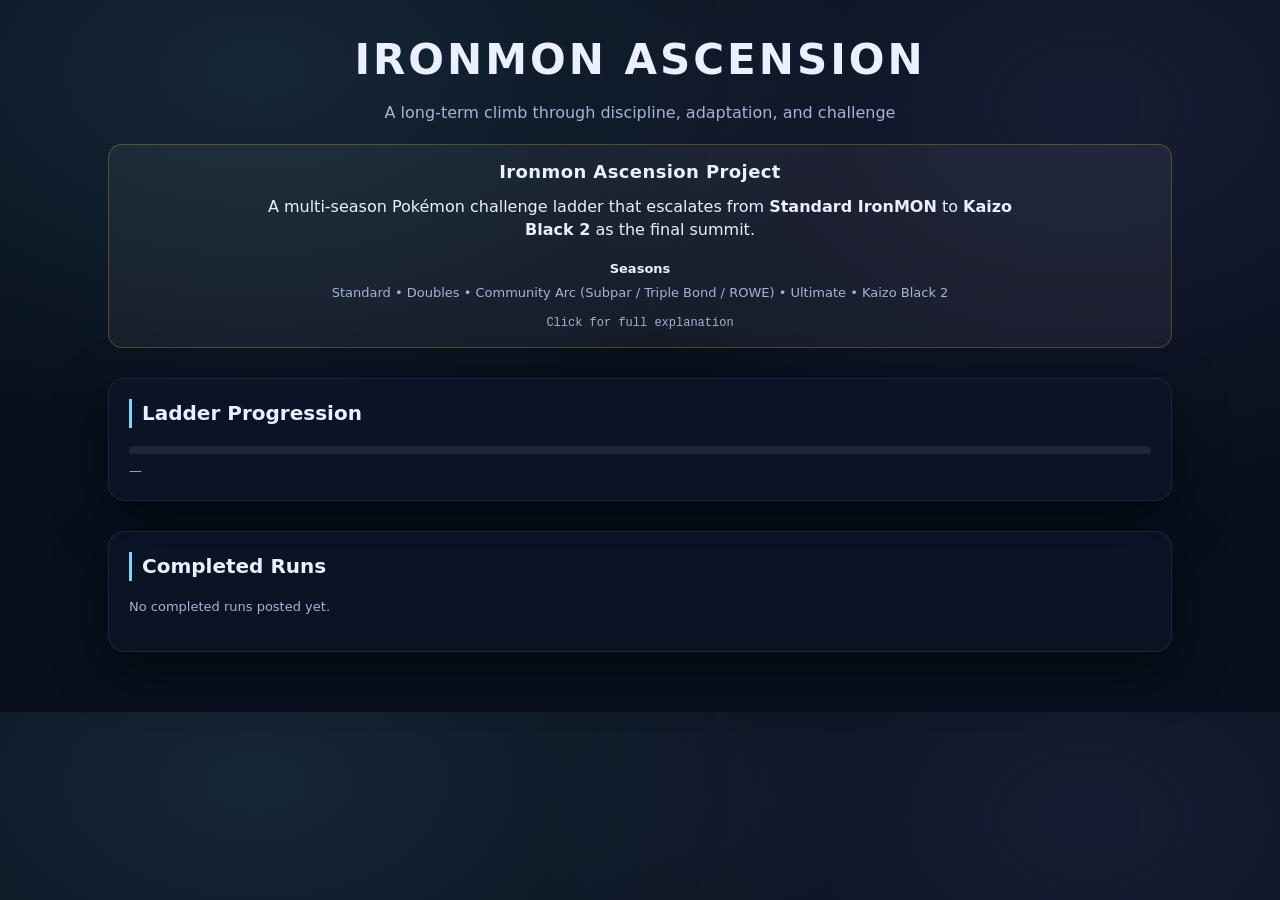
==== commit aa542f01: "Update index.html" ====
--- a/docs/index.html
+++ b/docs/index.html
@@ -74,26 +74,6 @@
   background:rgba(255,255,255,.05);
   cursor:pointer;
 }
-
-.pills{
-  display:flex;
-  gap:8px;
-  flex-wrap:wrap;
-  margin-top:10px;
-}
-
-.pill{
-  font-family:var(--mono);
-  font-size:12px;
-  padding:6px 10px;
-  border-radius:999px;
-  border:1px solid rgba(255,255,255,.15);
-  color:var(--muted);
-}
-
-.pill.good{border-color:var(--good);color:#d7ffef;}
-.pill.warn{border-color:var(--warn);color:#fff1c6;}
-.pill.cyan{border-color:var(--accent);color:#e2f7ff;}
 
 .card{
   background:rgba(12,22,40,.8);
@@ -402,7 +382,7 @@
   <div class="card">
     <h2>Ladder Progression</h2>
 
-    <!-- rendered from progress.json -->
+    <!-- rendered from structure.json + completed.json -->
     <div id="seasonsMount"></div>
 
     <div class="progressBar" aria-label="Overall games cleared progress">
@@ -434,7 +414,6 @@
       </p>
 
       <div class="modalGrid">
-
         <div>
           <p class="modalH">Why this exists</p>
           <p class="modalP">
@@ -526,7 +505,6 @@
             There are no deadlines. There is no race. There is only progression.
           </p>
         </div>
-
       </div>
 
       <div class="modalQuote">
@@ -539,17 +517,25 @@
 <script>
 (async function () {
   // ---- config ----
-  const DATA_URL = 'progress.json';
+  const STRUCTURE_URL = 'structure.json';
+  const COMPLETED_URL = 'completed.json';
   const OPEN_FIRST_SEASON = true;
 
-  const res = await fetch(DATA_URL + '?v=' + Date.now(), { cache: 'no-store' });
-  if (!res.ok) throw new Error('Failed to load ' + DATA_URL);
-  const data = await res.json();
-
-  const seasons = Array.isArray(data.seasons) ? data.seasons : [];
-  const runs = Array.isArray(data.completed_runs) ? data.completed_runs : [];
-
-  // Completed items are driven ONLY by completed_runs
+  const [structureRes, completedRes] = await Promise.all([
+    fetch(STRUCTURE_URL + '?v=' + Date.now(), { cache: 'no-store' }),
+    fetch(COMPLETED_URL + '?v=' + Date.now(), { cache: 'no-store' })
+  ]);
+
+  if (!structureRes.ok) throw new Error('Failed to load ' + STRUCTURE_URL);
+  if (!completedRes.ok) throw new Error('Failed to load ' + COMPLETED_URL);
+
+  const structureData = await structureRes.json();
+  const completedData = await completedRes.json();
+
+  const seasons = Array.isArray(structureData.seasons) ? structureData.seasons : [];
+  const runs = Array.isArray(completedData.completed) ? completedData.completed : [];
+
+  // Completed items are driven ONLY by completed.json
   const completedSet = new Set(runs.map(r => r.item_id));
 
   // Map item_id -> label for Completed Runs rendering
@@ -676,11 +662,8 @@
     const seasonName = meta.seasonName ? ` • ${meta.seasonName}` : '';
     const date = r.date ? ` • ${escapeHtml(r.date)}` : '';
 
-    const proofLink = (r.proof && String(r.proof).trim().length)
-      ? `<a href="${escapeAttr(r.proof)}" target="_blank" rel="noreferrer">PROOF</a>` : '';
-
-    const vodLink = (r.vod && String(r.vod).trim().length)
-      ? `<a href="${escapeAttr(r.vod)}" target="_blank" rel="noreferrer">VOD</a>` : '';
+    const proofLinks = renderLinkGroup(r.proof, 'PROOF');
+    const vodLinks = renderLinkGroup(r.vod, 'VOD');
 
     return `
       <div class="runRow">
@@ -689,8 +672,8 @@
           <div class="runMeta">${date}${seasonName}</div>
         </div>
         <div class="runLinks">
-          ${proofLink}
-          ${vodLink}
+          ${proofLinks}
+          ${vodLinks}
         </div>
       </div>
     `;
@@ -738,6 +721,55 @@
       if (e.key === 'Escape' && modal.classList.contains('open')) closeModal();
     });
   })();
+
+  // Supports:
+  // - string: "https://..."
+  // - array of strings: ["https://...","https://..."]
+  // - array of objects: [{label:"...",url:"..."}]
+  // - object: {label:"...",url:"..."}
+  function renderLinkGroup(value, prefix){
+    if (!value) return '';
+
+    // Single string (legacy)
+    if (typeof value === 'string') {
+      const u = value.trim();
+      if (!u) return '';
+      return `<a href="${escapeAttr(u)}" target="_blank" rel="noreferrer">${prefix}</a>`;
+    }
+
+    // Object {label,url}
+    if (typeof value === 'object' && !Array.isArray(value)) {
+      if (typeof value.url === 'string' && value.url.trim().length) {
+        const label = (value.label && String(value.label).trim().length) ? String(value.label).trim() : prefix;
+        return `<a href="${escapeAttr(value.url)}" target="_blank" rel="noreferrer">${escapeHtml(label)}</a>`;
+      }
+      return '';
+    }
+
+    // Array of strings or objects
+    if (Array.isArray(value)) {
+      return value.map((x, idx) => {
+        // string item
+        if (typeof x === 'string') {
+          const u = x.trim();
+          if (!u) return '';
+          return `<a href="${escapeAttr(u)}" target="_blank" rel="noreferrer">${prefix} ${idx+1}</a>`;
+        }
+
+        // object item
+        if (x && typeof x.url === 'string' && x.url.trim().length) {
+          const label = (x.label && String(x.label).trim().length)
+            ? String(x.label).trim()
+            : `${prefix} ${idx+1}`;
+          return `<a href="${escapeAttr(x.url)}" target="_blank" rel="noreferrer">${escapeHtml(label)}</a>`;
+        }
+
+        return '';
+      }).filter(Boolean).join('');
+    }
+
+    return '';
+  }
 
   function escapeHtml(s){
     return String(s)
